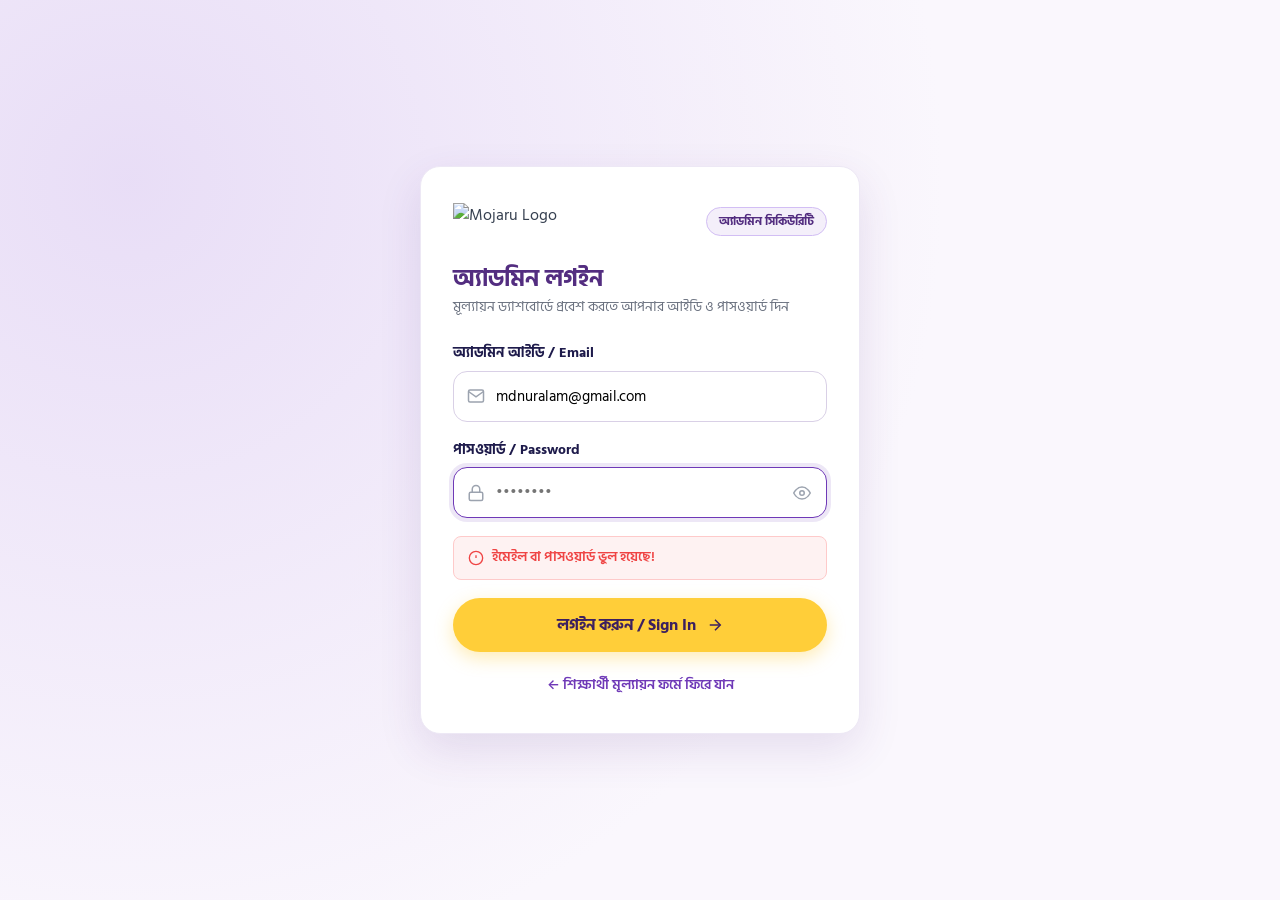
==== admin.html @ 2fda608d "added the admin" ====
<!DOCTYPE html>
<html lang="bn">
<head>
  <meta charset="UTF-8" />
  <meta name="viewport" content="width=device-width, initial-scale=1.0" />
  <title>Mojaru – অ্যাডমিন মূল্যায়ন ড্যাশবোর্ড (Math Assessment Admin)</title>
  <link rel="icon" href="https://mojaru.com/_next/static/media/logo.0992b3f2.png" />
  <link rel="preconnect" href="https://fonts.googleapis.com" />
  <link rel="preconnect" href="https://fonts.gstatic.com" crossorigin />
  <link href="https://fonts.googleapis.com/css2?family=Hind+Siliguri:wght@400;500;600;700&family=Inter:wght@400;500;600;700;800&display=swap" rel="stylesheet" />
  <link rel="stylesheet" href="admin.css" />
</head>
<body>

  <!-- ==========================================
       1. Admin Login View (When Not Authenticated)
       ========================================== -->
  <div id="loginView" class="login-wrapper">
    <div class="login-card">
      <div class="login-brand">
        <img src="https://mojaru.com/_next/static/media/Logo.60efc7c2.png" alt="Mojaru Logo" height="38" />
        <span class="login-pill">অ্যাডমিন সিকিউরিটি</span>
      </div>

      <div class="login-header">
        <h2>অ্যাডমিন লগইন</h2>
        <p>মূল্যায়ন ড্যাশবোর্ডে প্রবেশ করতে আপনার আইডি ও পাসওয়ার্ড দিন</p>
      </div>

      <form id="adminLoginForm" novalidate>
        <div class="login-field">
          <label for="adminEmail">অ্যাডমিন আইডি / Email</label>
          <div class="login-input-wrap">
            <svg class="login-icon" width="18" height="18" viewBox="0 0 24 24" fill="none" stroke="currentColor" stroke-width="2">
              <path d="M4 4h16c1.1 0 2 .9 2 2v12c0 1.1-.9 2-2 2H4c-1.1 0-2-.9-2-2V6c0-1.1.9-2 2-2z"></path>
              <polyline points="22,6 12,13 2,6"></polyline>
            </svg>
            <input type="email" id="adminEmail" autocomplete="username" placeholder="mdnuralam@gmail.com" required />
          </div>
        </div>

        <div class="login-field">
          <label for="adminPassword">পাসওয়ার্ড / Password</label>
          <div class="login-input-wrap">
            <svg class="login-icon" width="18" height="18" viewBox="0 0 24 24" fill="none" stroke="currentColor" stroke-width="2">
              <rect x="3" y="11" width="18" height="11" rx="2" ry="2"></rect>
              <path d="M7 11V7a5 5 0 0 1 10 0v4"></path>
            </svg>
            <input type="password" id="adminPassword" autocomplete="current-password" placeholder="••••••••" required />
            <button type="button" id="btnTogglePass" class="btn-toggle-eye" title="পাসওয়ার্ড দেখুন">
              <svg id="eyeIcon" width="18" height="18" viewBox="0 0 24 24" fill="none" stroke="currentColor" stroke-width="2">
                <path d="M1 12s4-8 11-8 11 8 11 8-4 8-11 8-11-8-11-8z"></path>
                <circle cx="12" cy="12" r="3"></circle>
              </svg>
            </button>
          </div>
        </div>

        <div id="loginError" class="login-error" hidden>
          <svg width="16" height="16" viewBox="0 0 24 24" fill="none" stroke="currentColor" stroke-width="2">
            <circle cx="12" cy="12" r="10"></circle>
            <line x1="12" y1="8" x2="12" y2="12"></line>
            <line x1="12" y1="16" x2="12.01" y2="16"></line>
          </svg>
          <span id="loginErrorMsg">ইমেইল বা পাসওয়ার্ড ভুল হয়েছে!</span>
        </div>

        <button type="submit" id="btnLoginSubmit" class="btn-login-submit">
          <span>লগইন করুন / Sign In</span>
          <svg width="18" height="18" viewBox="0 0 24 24" fill="none" stroke="currentColor" stroke-width="2">
            <line x1="5" y1="12" x2="19" y2="12"></line>
            <polyline points="12 5 19 12 12 19"></polyline>
          </svg>
        </button>

        <div class="login-foot-hint">
          <a href="index.html" class="link-back-form">← শিক্ষার্থী মূল্যায়ন ফর্মে ফিরে যান</a>
        </div>
      </form>
    </div>
  </div>

  <!-- ==========================================
       2. Authenticated Admin Dashboard View
       ========================================== -->
  <div id="dashboardView" hidden>

    <!-- Top Header -->
    <header class="admin-header">
      <div class="admin-header-inner">
        <div class="header-brand">
          <a href="https://mojaru.com/bn" target="_blank" rel="noopener noreferrer">
            <img class="header-logo" src="https://mojaru.com/_next/static/media/Logo.60efc7c2.png" alt="Mojaru Logo" height="32" />
          </a>
          <div class="header-title-group">
            <h1>গণিত মূল্যায়ন অ্যাডমিন প্যানেল</h1>
            <p>Class 3 Math Knowledge Assessment – Teacher's Grading Dashboard</p>
          </div>
        </div>

        <div class="header-actions">
          <button type="button" class="btn-header-action" onclick="loadSubmissions()" title="ডেটা রিফ্রেশ করুন">
            <svg width="16" height="16" viewBox="0 0 24 24" fill="none" stroke="currentColor" stroke-width="2">
              <path d="M21 2v6h-6"></path>
              <path d="M3 12a9 9 0 0 1 15-6.7L21 8"></path>
              <path d="M3 22v-6h6"></path>
              <path d="M21 12a9 9 0 0 1-15 6.7L3 16"></path>
            </svg>
            <span>রিফ্রেশ</span>
          </button>

          <a href="https://docs.google.com/spreadsheets/d/11AmKQqW0TQMoGWgTgZU134g7N9OZMrB4RS5-sL-lUYc/edit" target="_blank" rel="noopener noreferrer" class="btn-header-action btn-header-sheet">
            <svg width="16" height="16" viewBox="0 0 24 24" fill="none" stroke="currentColor" stroke-width="2">
              <rect x="3" y="3" width="18" height="18" rx="2" ry="2"></rect>
              <line x1="3" y1="9" x2="21" y2="9"></line>
              <line x1="3" y1="15" x2="21" y2="15"></line>
              <line x1="9" y1="3" x2="9" y2="21"></line>
            </svg>
            <span>Google Sheet</span>
          </a>

          <a href="index.html" target="_blank" class="btn-header-action">
            <span>📝 মূল্যায়ন ফর্ম</span>
          </a>

          <!-- Admin User Badge & Logout -->
          <div class="admin-user-pill">
            <span class="user-avatar">👤</span>
            <span id="userEmailBadge" class="user-email-text">mdnuralam@gmail.com</span>
            <button type="button" id="btnLogout" class="btn-logout" title="লগআউট করুন" onclick="adminLogout()">
              <span>লগআউট</span>
            </button>
          </div>
        </div>
      </div>
    </header>

    <!-- Main Container -->
    <main class="admin-container">

      <!-- Dashboard Stat Cards -->
      <section class="stats-grid">
        <div class="stat-card">
          <div class="stat-icon-pill pill-purple">👥</div>
          <div>
            <div class="stat-label">মোট অংশগ্রহণকারী</div>
            <div id="totalCount" class="stat-value">০</div>
          </div>
        </div>

        <div class="stat-card">
          <div class="stat-icon-pill pill-green">✅</div>
          <div>
            <div class="stat-label">মূল্যায়ন সম্পন্ন</div>
            <div id="evaluatedCount" class="stat-value">০</div>
          </div>
        </div>

        <div class="stat-card">
          <div class="stat-icon-pill pill-amber">⏳</div>
          <div>
            <div class="stat-label">মূল্যায়ন বাকি</div>
            <div id="pendingCount" class="stat-value">০</div>
          </div>
        </div>

        <div class="stat-card">
          <div class="stat-icon-pill pill-yellow">🏆</div>
          <div>
            <div class="stat-label">গড় প্রাপ্ত নম্বর</div>
            <div id="avgScore" class="stat-value">০ / ২০</div>
          </div>
        </div>
      </section>

      <!-- Search & Filter Controls -->
      <section class="controls-bar">
        <div class="search-box">
          <svg width="18" height="18" viewBox="0 0 24 24" fill="none" stroke="currentColor" stroke-width="2">
            <circle cx="11" cy="11" r="8"></circle>
            <line x1="21" y1="21" x2="16.65" y2="16.65"></line>
          </svg>
          <input type="text" id="searchInput" placeholder="নাম, শ্রেণি বা রোল দিয়ে সার্চ করুন..." />
        </div>

        <div class="filter-group">
          <button type="button" class="filter-btn active" data-filter="all">সকল উত্তরপত্র</button>
          <button type="button" class="filter-btn" data-filter="evaluated">মূল্যায়িত ✓</button>
          <button type="button" class="filter-btn" data-filter="pending">বাকি আছে ⏳</button>
        </div>
      </section>

      <!-- Participants Table -->
      <section class="table-card">
        <div class="table-responsive">
          <table class="admin-table">
            <thead>
              <tr>
                <th>ক্রমিক</th>
                <th>শিক্ষার্থীর নাম</th>
                <th>শ্রেণি</th>
                <th>রোল</th>
                <th>জমা দেওয়ার সময়</th>
                <th>প্রাপ্ত নম্বর / স্ট্যাটাস</th>
                <th>অ্যাকশন</th>
              </tr>
            </thead>
            <tbody id="tableBody">
              <tr>
                <td colspan="7" class="loading-state">
                  <div class="spinner-lg"></div>
                  <p>শিক্ষার্থীদের উত্তরপত্র লোড হচ্ছে...</p>
                </td>
              </tr>
            </tbody>
          </table>
        </div>
      </section>

    </main>

    <!-- Evaluation Modal Popup -->
    <div id="evalModal" class="modal-overlay" role="dialog" aria-modal="true">
      <div class="modal-box">
        
        <!-- Modal Header -->
        <div class="modal-head">
          <div class="modal-student-info">
            <h2>
              <span>👤</span>
              <span id="evalStudentName">-</span>
            </h2>
            <div class="modal-student-meta">
              <span>শ্রেণি: <strong id="evalStudentClass">-</strong></span>
              <span>রোল: <strong id="evalStudentRoll">-</strong></span>
              <span>সময়: <span id="evalStudentTime">-</span></span>
            </div>
          </div>

          <div class="modal-head-right">
            <div class="total-score-pill" id="modalTotalScore">
              মোট নম্বর: ০ / ২০ (০%)
            </div>
            <button type="button" class="btn-close-modal" onclick="closeEvaluationModal()" title="বন্ধ করুন">✕</button>
          </div>
        </div>

        <!-- Modal Body (Questions & Evaluation) -->
        <div class="modal-body">
          <div id="evalQuestionsList" class="eval-questions-list"></div>

          <!-- Remarks / Note for Student -->
          <div class="eval-remarks-area">
            <label for="evalRemarks">শিক্ষকের সামগ্রিক মন্তব্য / Remarks (ঐচ্ছিক):</label>
            <textarea id="evalRemarks" rows="2" placeholder="শিক্ষার্থীর জন্য কোনো পরামর্শ বা মন্তব্য থাকলে লিখুন..."></textarea>
          </div>
        </div>

        <!-- Modal Footer -->
        <div class="modal-foot">
          <div class="nav-student-group">
            <button type="button" id="btnPrevStudent" class="btn-nav-student" onclick="prevStudent()">
              ← আগের শিক্ষার্থী
            </button>
            <button type="button" id="btnNextStudent" class="btn-nav-student" onclick="nextStudent()">
              পরের শিক্ষার্থী →
            </button>
          </div>

          <button type="button" id="btnSaveEval" class="btn-save-eval" onclick="saveEvaluation()">
            💾 মূল্যায়ন সংরক্ষণ করুন
          </button>
        </div>

      </div>
    </div>

    <!-- Toast Notification -->
    <div id="toastMsg" class="toast-msg"></div>

  </div>

  <script src="admin.js"></script>
</body>
</html>
---- admin.css ----
/* ==========================================================================
   Mojaru Admin Dashboard Styles
   Class 3 Math Assessment Evaluation
   ========================================================================== */

:root {
  --mojaru-purple-dark: #3c205f;
  --mojaru-purple-primary: #532d80;
  --mojaru-purple-vibrant: #6f39b7;
  --mojaru-purple-light: #844cd1;
  --mojaru-purple-tint: #f4effa;
  --mojaru-purple-subtle: #ede8f5;
  --mojaru-lavender: #d2bef4;

  --mojaru-yellow: #ffce39;
  --mojaru-yellow-hover: #f5bf23;
  --mojaru-yellow-tint: #fff9e6;

  --mojaru-green: #10b981;
  --mojaru-green-tint: #ecfdf5;
  --mojaru-red: #ef4444;
  --mojaru-red-tint: #fef2f2;
  --mojaru-amber: #f59e0b;
  --mojaru-amber-tint: #fffbeb;

  --bg-page: #f8f6fc;
  --bg-card: #ffffff;
  --text-main: #1e1b4b;
  --text-body: #374151;
  --text-muted: #6b7280;
  --line-color: #ede8f5;

  --radius-sm: 8px;
  --radius-md: 14px;
  --radius-lg: 20px;
  --radius-full: 9999px;

  --shadow-sm: 0 2px 8px rgba(83, 45, 128, 0.04);
  --shadow-md: 0 6px 20px rgba(83, 45, 128, 0.06);
  --shadow-lg: 0 16px 40px rgba(83, 45, 128, 0.14);

  --font-family: "Hind Siliguri", "Inter", -apple-system, BlinkMacSystemFont, "Segoe UI", Roboto, sans-serif;
}

*, *::before, *::after {
  box-sizing: border-box;
  margin: 0;
  padding: 0;
}

body {
  font-family: var(--font-family);
  background-color: var(--bg-page);
  color: var(--text-body);
  line-height: 1.6;
  min-height: 100vh;
  display: flex;
  flex-direction: column;
}

/* Header */
.admin-header {
  background: linear-gradient(135deg, var(--mojaru-purple-dark) 0%, var(--mojaru-purple-primary) 60%, var(--mojaru-purple-vibrant) 100%);
  color: #ffffff;
  box-shadow: 0 4px 20px rgba(60, 32, 95, 0.25);
  position: sticky;
  top: 0;
  z-index: 500;
}

.admin-header-inner {
  max-width: 1200px;
  margin: 0 auto;
  padding: 12px 20px;
  display: flex;
  align-items: center;
  justify-content: space-between;
  gap: 16px;
}

.header-brand {
  display: flex;
  align-items: center;
  gap: 14px;
}

.header-logo {
  height: 32px;
  width: auto;
}

.header-title-group h1 {
  font-size: 18px;
  font-weight: 700;
  line-height: 1.2;
}

.header-title-group p {
  font-size: 12.5px;
  color: var(--mojaru-lavender);
}

.header-actions {
  display: flex;
  align-items: center;
  gap: 12px;
}

.btn-header-action {
  display: inline-flex;
  align-items: center;
  gap: 6px;
  background: rgba(255, 255, 255, 0.16);
  border: 1px solid rgba(255, 255, 255, 0.25);
  color: #ffffff;
  padding: 7px 14px;
  border-radius: var(--radius-full);
  font-size: 13.5px;
  font-weight: 600;
  text-decoration: none;
  cursor: pointer;
  transition: all 0.2s ease;
}

.btn-header-action:hover {
  background: rgba(255, 255, 255, 0.25);
}

.btn-header-sheet {
  background: var(--mojaru-yellow);
  color: var(--mojaru-purple-dark);
  border: 0;
}

.btn-header-sheet:hover {
  background: var(--mojaru-yellow-hover);
}

/* Container */
.admin-container {
  max-width: 1200px;
  width: 100%;
  margin: 0 auto;
  padding: 24px 20px 60px;
  flex: 1;
}

/* Stats Cards */
.stats-grid {
  display: grid;
  grid-template-columns: repeat(auto-fit, minmax(220px, 1fr));
  gap: 16px;
  margin-bottom: 24px;
}

.stat-card {
  background: #ffffff;
  border: 1px solid var(--mojaru-purple-subtle);
  border-radius: var(--radius-md);
  padding: 18px 20px;
  display: flex;
  align-items: center;
  gap: 16px;
  box-shadow: var(--shadow-sm);
  transition: transform 0.2s ease;
}

.stat-card:hover {
  transform: translateY(-2px);
}

.stat-icon-pill {
  width: 48px;
  height: 48px;
  border-radius: 12px;
  display: flex;
  align-items: center;
  justify-content: center;
  font-size: 22px;
  flex-shrink: 0;
}

.pill-purple { background: var(--mojaru-purple-tint); color: var(--mojaru-purple-vibrant); }
.pill-green { background: var(--mojaru-green-tint); color: var(--mojaru-green); }
.pill-amber { background: var(--mojaru-amber-tint); color: var(--mojaru-amber); }
.pill-yellow { background: var(--mojaru-yellow-tint); color: #b45309; }

.stat-label {
  font-size: 13px;
  color: var(--text-muted);
  font-weight: 500;
}

.stat-value {
  font-size: 24px;
  font-weight: 800;
  color: var(--text-main);
  line-height: 1.2;
}

/* Controls & Filter Bar */
.controls-bar {
  background: #ffffff;
  border: 1px solid var(--mojaru-purple-subtle);
  border-radius: var(--radius-md);
  padding: 14px 18px;
  margin-bottom: 20px;
  display: flex;
  align-items: center;
  justify-content: space-between;
  gap: 14px;
  flex-wrap: wrap;
  box-shadow: var(--shadow-sm);
}

.search-box {
  position: relative;
  flex: 1;
  min-width: 240px;
}

.search-box svg {
  position: absolute;
  left: 12px;
  top: 50%;
  transform: translateY(-50%);
  color: #9ca3af;
}

.search-box input {
  width: 100%;
  padding: 9px 12px 9px 38px;
  border: 1px solid #d9d0e6;
  border-radius: var(--radius-full);
  font-family: inherit;
  font-size: 14.5px;
  outline: none;
  transition: all 0.2s ease;
}

.search-box input:focus {
  border-color: var(--mojaru-purple-vibrant);
  box-shadow: 0 0 0 3px rgba(111, 57, 183, 0.12);
}

.filter-group {
  display: flex;
  align-items: center;
  gap: 8px;
}

.filter-btn {
  background: #f3f4f6;
  border: 1px solid transparent;
  color: var(--text-muted);
  font-family: inherit;
  font-size: 13px;
  font-weight: 600;
  padding: 6px 14px;
  border-radius: var(--radius-full);
  cursor: pointer;
  transition: all 0.15s ease;
}

.filter-btn:hover {
  background: #e5e7eb;
}

.filter-btn.active {
  background: var(--mojaru-purple-primary);
  color: #ffffff;
  box-shadow: 0 2px 8px rgba(83, 45, 128, 0.25);
}

/* Table Area */
.table-card {
  background: #ffffff;
  border: 1px solid var(--mojaru-purple-subtle);
  border-radius: var(--radius-lg);
  overflow: hidden;
  box-shadow: var(--shadow-sm);
}

.table-responsive {
  width: 100%;
  overflow-x: auto;
}

.admin-table {
  width: 100%;
  border-collapse: collapse;
  text-align: left;
}

.admin-table th {
  background: #faf7fd;
  color: var(--mojaru-purple-dark);
  font-size: 13.5px;
  font-weight: 700;
  padding: 14px 18px;
  border-bottom: 2px solid var(--line-color);
  white-space: nowrap;
}

.admin-table td {
  padding: 14px 18px;
  border-bottom: 1px solid var(--line-color);
  font-size: 14px;
  vertical-align: middle;
}

.admin-table tr:hover td {
  background: #faf8fe;
}

.student-col {
  font-weight: 700;
  color: var(--text-main);
}

.badge {
  display: inline-flex;
  align-items: center;
  gap: 4px;
  font-size: 12px;
  font-weight: 700;
  padding: 3px 10px;
  border-radius: var(--radius-full);
  white-space: nowrap;
}

.badge-evaluated {
  background: var(--mojaru-green-tint);
  color: var(--mojaru-green);
  border: 1px solid rgba(16, 185, 129, 0.2);
}

.badge-pending {
  background: var(--mojaru-amber-tint);
  color: var(--mojaru-amber);
  border: 1px solid rgba(245, 158, 11, 0.2);
}

.btn-evaluate {
  background: var(--mojaru-purple-primary);
  color: #ffffff;
  border: 0;
  padding: 8px 16px;
  border-radius: var(--radius-full);
  font-family: inherit;
  font-size: 13.5px;
  font-weight: 700;
  cursor: pointer;
  transition: all 0.2s ease;
  white-space: nowrap;
  display: inline-flex;
  align-items: center;
  gap: 6px;
}

.btn-evaluate:hover {
  background: var(--mojaru-purple-vibrant);
  transform: translateY(-1px);
  box-shadow: 0 4px 12px rgba(83, 45, 128, 0.25);
}

.loading-state, .empty-state {
  text-align: center;
  padding: 50px 20px;
  color: var(--text-muted);
}

.spinner-lg {
  width: 38px;
  height: 38px;
  border: 4px solid rgba(83, 45, 128, 0.15);
  border-top-color: var(--mojaru-purple-primary);
  border-radius: 50%;
  animation: spin 0.8s linear infinite;
  margin: 0 auto 12px;
}

@keyframes spin { to { transform: rotate(360deg); } }

/* ==========================================================================
   Evaluation Modal / Popup
   ========================================================================== */
.modal-overlay {
  position: fixed;
  inset: 0;
  background: rgba(30, 27, 75, 0.6);
  backdrop-filter: blur(4px);
  z-index: 1000;
  display: flex;
  align-items: center;
  justify-content: center;
  padding: 20px;
  opacity: 0;
  visibility: hidden;
  transition: all 0.25s ease;
}

.modal-overlay.active {
  opacity: 1;
  visibility: visible;
}

.modal-box {
  background: #ffffff;
  border-radius: var(--radius-lg);
  max-width: 900px;
  width: 100%;
  max-height: 90vh;
  display: flex;
  flex-direction: column;
  box-shadow: var(--shadow-lg);
  transform: scale(0.96);
  transition: transform 0.25s cubic-bezier(0.4, 0, 0.2, 1);
  overflow: hidden;
}

.modal-overlay.active .modal-box {
  transform: scale(1);
}

/* Modal Header */
.modal-head {
  background: linear-gradient(135deg, var(--mojaru-purple-dark), var(--mojaru-purple-primary));
  color: #ffffff;
  padding: 18px 24px;
  display: flex;
  align-items: center;
  justify-content: space-between;
  gap: 16px;
}

.modal-student-info h2 {
  font-size: 20px;
  font-weight: 800;
  display: flex;
  align-items: center;
  gap: 10px;
}

.modal-student-meta {
  font-size: 13.5px;
  color: var(--mojaru-lavender);
  display: flex;
  gap: 16px;
  margin-top: 4px;
}

.modal-head-right {
  display: flex;
  align-items: center;
  gap: 16px;
}

.total-score-pill {
  background: var(--mojaru-yellow);
  color: var(--mojaru-purple-dark);
  padding: 8px 16px;
  border-radius: var(--radius-full);
  font-weight: 800;
  font-size: 16px;
  box-shadow: 0 4px 12px rgba(255, 206, 57, 0.4);
}

.btn-close-modal {
  background: rgba(255, 255, 255, 0.2);
  border: 0;
  color: #ffffff;
  width: 36px;
  height: 36px;
  border-radius: 50%;
  cursor: pointer;
  font-size: 18px;
  display: flex;
  align-items: center;
  justify-content: center;
  transition: background 0.15s ease;
}

.btn-close-modal:hover {
  background: rgba(255, 255, 255, 0.35);
}

/* Modal Body */
.modal-body {
  padding: 24px;
  overflow-y: auto;
  flex: 1;
}

.eval-questions-list {
  display: flex;
  flex-direction: column;
  gap: 18px;
}

.eval-q-card {
  background: #ffffff;
  border: 1.5px solid var(--line-color);
  border-radius: var(--radius-md);
  padding: 16px 18px;
  transition: all 0.2s ease;
}

.eval-q-card:hover {
  border-color: var(--mojaru-lavender);
}

.eval-q-head {
  display: flex;
  align-items: center;
  justify-content: space-between;
  margin-bottom: 10px;
  gap: 10px;
}

.eval-q-title {
  font-size: 15.5px;
  font-weight: 700;
  color: var(--mojaru-purple-primary);
}

.eval-ans-box {
  background: #fbf9fd;
  border: 1px dashed #d5cce3;
  border-radius: var(--radius-sm);
  padding: 10px 14px;
  margin-bottom: 10px;
}

.ans-label {
  font-size: 11.5px;
  font-weight: 700;
  color: var(--text-muted);
  text-transform: uppercase;
  margin-bottom: 2px;
}

.student-answer-text {
  font-size: 15px;
  font-weight: 600;
  color: var(--text-main);
  white-space: pre-wrap;
}

.ans-empty {
  color: #9ca3af;
  font-style: italic;
}

.model-answer-note {
  font-size: 12.5px;
  color: #6366f1;
  background: #eef2ff;
  padding: 4px 10px;
  border-radius: var(--radius-sm);
  margin-bottom: 12px;
  display: inline-block;
}

/* Marking Controls */
.eval-marking-row {
  display: flex;
  align-items: center;
  justify-content: space-between;
  background: #faf7fd;
  border-radius: var(--radius-sm);
  padding: 8px 12px;
  gap: 12px;
  flex-wrap: wrap;
}

.marking-label {
  font-size: 13.5px;
  font-weight: 700;
  color: var(--mojaru-purple-primary);
}

.marking-controls-group {
  display: flex;
  align-items: center;
  gap: 10px;
}

.mark-select {
  padding: 6px 12px;
  border: 1.5px solid #d5cce3;
  border-radius: var(--radius-sm);
  font-family: inherit;
  font-size: 14px;
  font-weight: 700;
  background: #ffffff;
  color: var(--text-main);
  cursor: pointer;
  outline: none;
  transition: all 0.2s ease;
}

.mark-select:focus {
  border-color: var(--mojaru-purple-vibrant);
}

.quick-mark-btn {
  background: #ffffff;
  border: 1px solid #d5cce3;
  padding: 4px 10px;
  border-radius: var(--radius-sm);
  font-size: 12px;
  font-weight: 700;
  cursor: pointer;
  transition: all 0.15s ease;
}

.btn-mark-2:hover { background: #dcfce7; color: #166534; border-color: #86efac; }
.btn-mark-1:hover { background: #fef3c7; color: #92400e; border-color: #fde68a; }
.btn-mark-0:hover { background: #fee2e2; color: #991b1b; border-color: #fca5a5; }

.eval-remarks-area {
  margin-top: 20px;
}

.eval-remarks-area label {
  display: block;
  font-size: 14px;
  font-weight: 700;
  color: var(--text-main);
  margin-bottom: 6px;
}

.eval-remarks-area textarea {
  width: 100%;
  padding: 10px 14px;
  border: 1px solid #d5cce3;
  border-radius: var(--radius-md);
  font-family: inherit;
  font-size: 14px;
  outline: none;
  resize: vertical;
}

/* Modal Footer */
.modal-foot {
  background: #faf7fd;
  border-top: 1px solid var(--line-color);
  padding: 14px 24px;
  display: flex;
  align-items: center;
  justify-content: space-between;
  gap: 12px;
}

.nav-student-group {
  display: flex;
  align-items: center;
  gap: 8px;
}

.btn-nav-student {
  background: #ffffff;
  border: 1px solid #d5cce3;
  padding: 8px 14px;
  border-radius: var(--radius-full);
  font-size: 13.5px;
  font-weight: 600;
  cursor: pointer;
  display: inline-flex;
  align-items: center;
  gap: 6px;
}

.btn-nav-student:hover {
  background: #f3f4f6;
}

.btn-save-eval {
  background: var(--mojaru-yellow);
  color: var(--mojaru-purple-dark);
  border: 0;
  padding: 10px 24px;
  border-radius: var(--radius-full);
  font-family: inherit;
  font-size: 15.5px;
  font-weight: 800;
  cursor: pointer;
  box-shadow: 0 4px 14px rgba(255, 206, 57, 0.4);
  display: inline-flex;
  align-items: center;
  gap: 8px;
  transition: all 0.2s ease;
}

.btn-save-eval:hover {
  background: var(--mojaru-yellow-hover);
  transform: translateY(-1px);
}

.btn-save-eval:disabled {
  opacity: 0.7;
  cursor: not-allowed;
}

/* Toast */
.toast-msg {
  position: fixed;
  bottom: 24px;
  left: 50%;
  transform: translateX(-50%) translateY(30px);
  background: #1e1b4b;
  color: #ffffff;
  padding: 12px 24px;
  border-radius: var(--radius-full);
  font-size: 14.5px;
  font-weight: 600;
  box-shadow: var(--shadow-lg);
  opacity: 0;
  visibility: hidden;
  transition: all 0.3s ease;
  z-index: 2000;
}

.toast-msg.show {
  opacity: 1;
  visibility: visible;
  transform: translateX(-50%) translateY(0);
}

/* Responsive */
@media (max-width: 768px) {
  .admin-header-inner {
    flex-direction: column;
    align-items: flex-start;
  }
  .controls-bar {
    flex-direction: column;
    align-items: stretch;
  }
  .modal-head {
    flex-direction: column;
    align-items: flex-start;
  }
  .modal-foot {
    flex-direction: column;
    align-items: stretch;
  }
  .btn-save-eval {
    width: 100%;
    justify-content: center;
  }
}

/* ==========================================================================
   Admin Authentication & User Pill
   ========================================================================== */
.admin-user-pill {
  display: flex;
  align-items: center;
  gap: 8px;
  background: rgba(0, 0, 0, 0.2);
  padding: 4px 6px 4px 10px;
  border-radius: var(--radius-full);
  border: 1px solid rgba(255, 255, 255, 0.2);
  font-size: 13px;
}

.user-avatar {
  font-size: 14px;
}

.user-email-text {
  font-weight: 600;
  color: #ffffff;
}

.btn-logout {
  background: rgba(239, 68, 68, 0.25);
  color: #ffffff;
  border: 1px solid rgba(239, 68, 68, 0.5);
  padding: 4px 10px;
  border-radius: var(--radius-full);
  font-family: inherit;
  font-size: 12px;
  font-weight: 700;
  cursor: pointer;
  transition: all 0.2s ease;
}

.btn-logout:hover {
  background: var(--mojaru-red);
}

/* Login Screen */
.login-wrapper {
  min-height: 100vh;
  display: flex;
  align-items: center;
  justify-content: center;
  padding: 24px 16px;
  background: radial-gradient(circle at 10% 20%, rgba(132, 76, 209, 0.15) 0%, rgba(250, 247, 253, 1) 60%),
              radial-gradient(circle at 90% 80%, rgba(255, 206, 57, 0.15) 0%, rgba(250, 247, 253, 1) 60%);
}

.login-card {
  background: #ffffff;
  border: 1px solid var(--mojaru-purple-subtle);
  border-radius: var(--radius-lg);
  max-width: 440px;
  width: 100%;
  padding: 36px 32px;
  box-shadow: 0 16px 44px rgba(83, 45, 128, 0.12);
}

.login-brand {
  display: flex;
  align-items: center;
  justify-content: space-between;
  margin-bottom: 24px;
}

.login-pill {
  font-size: 12px;
  font-weight: 700;
  background: var(--mojaru-purple-tint);
  color: var(--mojaru-purple-primary);
  padding: 4px 12px;
  border-radius: var(--radius-full);
  border: 1px solid var(--mojaru-lavender);
}

.login-header {
  margin-bottom: 24px;
}

.login-header h2 {
  font-size: 24px;
  font-weight: 800;
  color: var(--mojaru-purple-primary);
  line-height: 1.2;
}

.login-header p {
  font-size: 13.5px;
  color: var(--text-muted);
  margin-top: 4px;
}

.login-field {
  display: flex;
  flex-direction: column;
  gap: 6px;
  margin-bottom: 18px;
}

.login-field label {
  font-size: 13.5px;
  font-weight: 700;
  color: var(--text-main);
}

.login-input-wrap {
  position: relative;
  display: flex;
  align-items: center;
}

.login-icon {
  position: absolute;
  left: 14px;
  color: #9ca3af;
  pointer-events: none;
}

.login-input-wrap input {
  width: 100%;
  padding: 12px 42px 12px 42px;
  border: 1.5px solid #d9d0e6;
  border-radius: var(--radius-md);
  font-family: inherit;
  font-size: 15px;
  outline: none;
  background: #ffffff;
  transition: all 0.2s ease;
}

.login-input-wrap input:focus {
  border-color: var(--mojaru-purple-vibrant);
  box-shadow: 0 0 0 4px rgba(111, 57, 183, 0.12);
}

.btn-toggle-eye {
  position: absolute;
  right: 12px;
  background: none;
  border: 0;
  color: #9ca3af;
  cursor: pointer;
  padding: 4px;
  display: flex;
  align-items: center;
  justify-content: center;
  transition: color 0.15s ease;
}

.btn-toggle-eye:hover {
  color: var(--mojaru-purple-primary);
}

.login-error {
  display: flex;
  align-items: center;
  gap: 8px;
  background: var(--mojaru-red-tint);
  border: 1px solid #fecaca;
  color: var(--mojaru-red);
  padding: 10px 14px;
  border-radius: var(--radius-sm);
  font-size: 13.5px;
  font-weight: 600;
  margin-bottom: 18px;
}

.btn-login-submit {
  width: 100%;
  display: flex;
  align-items: center;
  justify-content: center;
  gap: 10px;
  background: var(--mojaru-yellow);
  color: var(--mojaru-purple-dark);
  border: 0;
  border-radius: var(--radius-full);
  padding: 14px 20px;
  font-family: inherit;
  font-size: 16px;
  font-weight: 800;
  cursor: pointer;
  box-shadow: 0 6px 18px rgba(255, 206, 57, 0.38);
  transition: all 0.2s ease;
}

.btn-login-submit:hover {
  background: var(--mojaru-yellow-hover);
  transform: translateY(-1px);
  box-shadow: 0 8px 24px rgba(255, 206, 57, 0.48);
}

.login-foot-hint {
  text-align: center;
  margin-top: 20px;
}

.link-back-form {
  color: var(--mojaru-purple-vibrant);
  font-size: 13.5px;
  font-weight: 600;
  text-decoration: none;
  transition: color 0.15s ease;
}

.link-back-form:hover {
  color: var(--mojaru-purple-dark);
  text-decoration: underline;
}
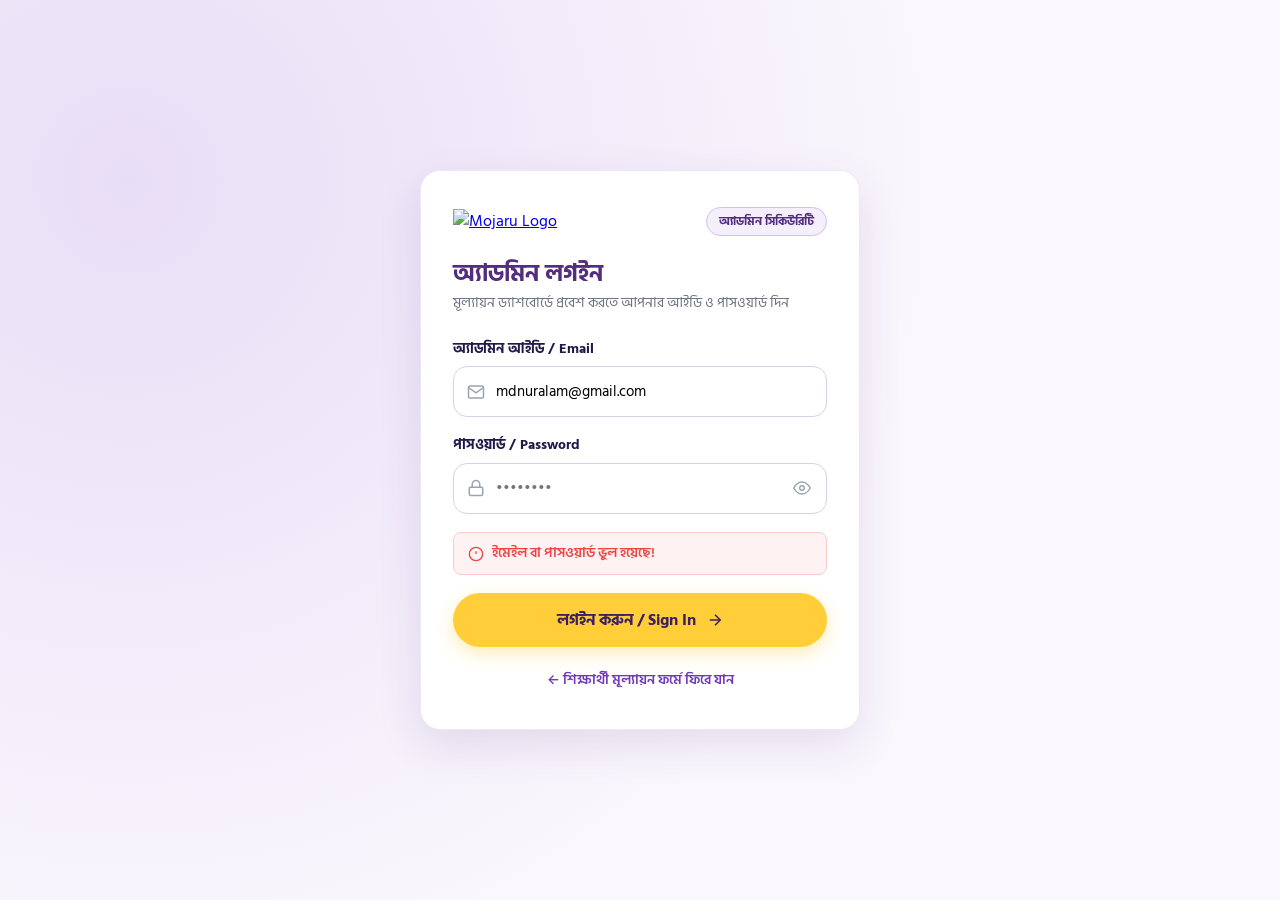
==== commit 64c94fc1: "Separate admin login and dashboard into dedicated pages (login.html and admin.html)" ====
--- a/admin.html
+++ b/admin.html
@@ -12,81 +12,8 @@
 </head>
 <body>
 
-  <!-- ==========================================
-       1. Admin Login View (When Not Authenticated)
-       ========================================== -->
-  <div id="loginView" class="login-wrapper">
-    <div class="login-card">
-      <div class="login-brand">
-        <img src="https://mojaru.com/_next/static/media/Logo.60efc7c2.png" alt="Mojaru Logo" height="38" />
-        <span class="login-pill">অ্যাডমিন সিকিউরিটি</span>
-      </div>
-
-      <div class="login-header">
-        <h2>অ্যাডমিন লগইন</h2>
-        <p>মূল্যায়ন ড্যাশবোর্ডে প্রবেশ করতে আপনার আইডি ও পাসওয়ার্ড দিন</p>
-      </div>
-
-      <form id="adminLoginForm" novalidate>
-        <div class="login-field">
-          <label for="adminEmail">অ্যাডমিন আইডি / Email</label>
-          <div class="login-input-wrap">
-            <svg class="login-icon" width="18" height="18" viewBox="0 0 24 24" fill="none" stroke="currentColor" stroke-width="2">
-              <path d="M4 4h16c1.1 0 2 .9 2 2v12c0 1.1-.9 2-2 2H4c-1.1 0-2-.9-2-2V6c0-1.1.9-2 2-2z"></path>
-              <polyline points="22,6 12,13 2,6"></polyline>
-            </svg>
-            <input type="email" id="adminEmail" autocomplete="username" placeholder="mdnuralam@gmail.com" required />
-          </div>
-        </div>
-
-        <div class="login-field">
-          <label for="adminPassword">পাসওয়ার্ড / Password</label>
-          <div class="login-input-wrap">
-            <svg class="login-icon" width="18" height="18" viewBox="0 0 24 24" fill="none" stroke="currentColor" stroke-width="2">
-              <rect x="3" y="11" width="18" height="11" rx="2" ry="2"></rect>
-              <path d="M7 11V7a5 5 0 0 1 10 0v4"></path>
-            </svg>
-            <input type="password" id="adminPassword" autocomplete="current-password" placeholder="••••••••" required />
-            <button type="button" id="btnTogglePass" class="btn-toggle-eye" title="পাসওয়ার্ড দেখুন">
-              <svg id="eyeIcon" width="18" height="18" viewBox="0 0 24 24" fill="none" stroke="currentColor" stroke-width="2">
-                <path d="M1 12s4-8 11-8 11 8 11 8-4 8-11 8-11-8-11-8z"></path>
-                <circle cx="12" cy="12" r="3"></circle>
-              </svg>
-            </button>
-          </div>
-        </div>
-
-        <div id="loginError" class="login-error" hidden>
-          <svg width="16" height="16" viewBox="0 0 24 24" fill="none" stroke="currentColor" stroke-width="2">
-            <circle cx="12" cy="12" r="10"></circle>
-            <line x1="12" y1="8" x2="12" y2="12"></line>
-            <line x1="12" y1="16" x2="12.01" y2="16"></line>
-          </svg>
-          <span id="loginErrorMsg">ইমেইল বা পাসওয়ার্ড ভুল হয়েছে!</span>
-        </div>
-
-        <button type="submit" id="btnLoginSubmit" class="btn-login-submit">
-          <span>লগইন করুন / Sign In</span>
-          <svg width="18" height="18" viewBox="0 0 24 24" fill="none" stroke="currentColor" stroke-width="2">
-            <line x1="5" y1="12" x2="19" y2="12"></line>
-            <polyline points="12 5 19 12 12 19"></polyline>
-          </svg>
-        </button>
-
-        <div class="login-foot-hint">
-          <a href="index.html" class="link-back-form">← শিক্ষার্থী মূল্যায়ন ফর্মে ফিরে যান</a>
-        </div>
-      </form>
-    </div>
-  </div>
-
-  <!-- ==========================================
-       2. Authenticated Admin Dashboard View
-       ========================================== -->
-  <div id="dashboardView" hidden>
-
-    <!-- Top Header -->
-    <header class="admin-header">
+  <!-- Top Header -->
+  <header class="admin-header">
       <div class="admin-header-inner">
         <div class="header-brand">
           <a href="https://mojaru.com/bn" target="_blank" rel="noopener noreferrer">
@@ -180,7 +107,7 @@
             <circle cx="11" cy="11" r="8"></circle>
             <line x1="21" y1="21" x2="16.65" y2="16.65"></line>
           </svg>
-          <input type="text" id="searchInput" placeholder="নাম, শ্রেণি বা রোল দিয়ে সার্চ করুন..." />
+          <input type="text" id="searchInput" placeholder="নাম, শ্রেণি বা ফোন নম্বর দিয়ে সার্চ করুন..." />
         </div>
 
         <div class="filter-group">
@@ -199,7 +126,7 @@
                 <th>ক্রমিক</th>
                 <th>শিক্ষার্থীর নাম</th>
                 <th>শ্রেণি</th>
-                <th>রোল</th>
+                <th>ফোন নম্বর</th>
                 <th>জমা দেওয়ার সময়</th>
                 <th>প্রাপ্ত নম্বর / স্ট্যাটাস</th>
                 <th>অ্যাকশন</th>
@@ -232,7 +159,7 @@
             </h2>
             <div class="modal-student-meta">
               <span>শ্রেণি: <strong id="evalStudentClass">-</strong></span>
-              <span>রোল: <strong id="evalStudentRoll">-</strong></span>
+              <span>ফোন: <strong id="evalStudentPhone">-</strong></span>
               <span>সময়: <span id="evalStudentTime">-</span></span>
             </div>
           </div>
@@ -278,8 +205,6 @@
     <!-- Toast Notification -->
     <div id="toastMsg" class="toast-msg"></div>
 
-  </div>
-
   <script src="admin.js"></script>
 </body>
 </html>
